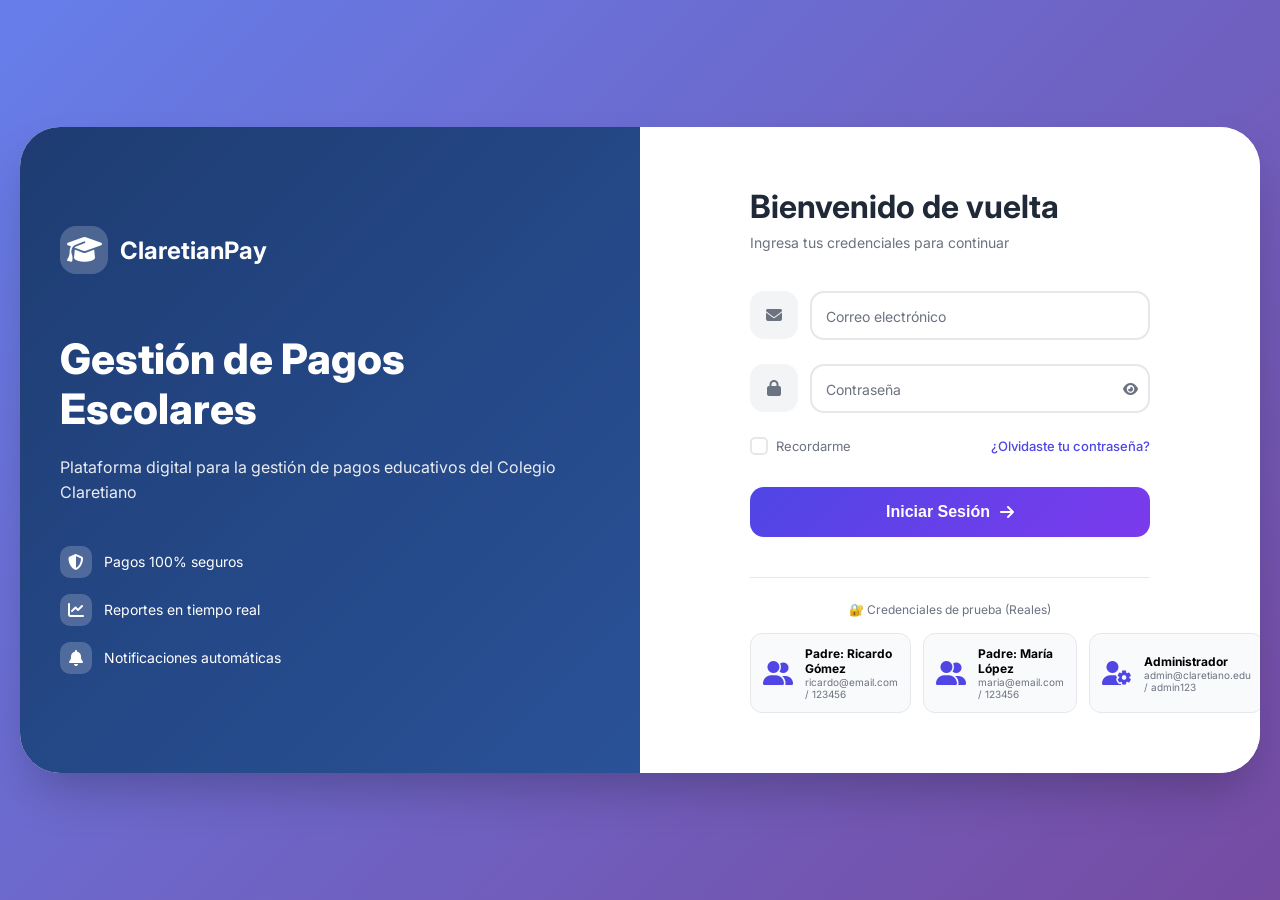
==== frontend/login.html @ 6c355b51 "Actualización del sistema, Panel de Padres y Administrativos" ====
<!DOCTYPE html>
<html lang="es">
<head>
    
    <meta charset="UTF-8">
    <meta name="viewport" content="width=device-width, initial-scale=1.0">
    <title>Iniciar Sesión | ClaretianPay</title>
    <link rel="stylesheet" href="https://cdnjs.cloudflare.com/ajax/libs/font-awesome/6.4.0/css/all.min.css">
    <link href="https://fonts.googleapis.com/css2?family=Inter:wght@300;400;500;600;700;800&display=swap" rel="stylesheet">
    <link rel="stylesheet" href="css/login.css">
    <link rel="shortcut icon" href="data:image/svg+xml,<svg xmlns='http://www.w3.org/2000/svg' viewBox='0 0 100 100'><text y='.9em' font-size='90'>🏫</text></svg>">
</head>
<body>
    <div class="login-container">
        <div class="login-grid">
            <!-- Lado izquierdo - Información -->
            <div class="login-info">
                <div class="info-content">
                    <div class="logo">
                        <div class="logo-icon">
                            <i class="fas fa-graduation-cap"></i>
                        </div>
                        <h2>ClaretianPay</h2>
                    </div>
                    <h1>Gestión de Pagos<br>Escolares</h1>
                    <p>Plataforma digital para la gestión de pagos educativos del Colegio Claretiano</p>
                    <div class="features">
                        <div class="feature">
                            <i class="fas fa-shield-alt"></i>
                            <span>Pagos 100% seguros</span>
                        </div>
                        <div class="feature">
                            <i class="fas fa-chart-line"></i>
                            <span>Reportes en tiempo real</span>
                        </div>
                        <div class="feature">
                            <i class="fas fa-bell"></i>
                            <span>Notificaciones automáticas</span>
                        </div>
                    </div>
                </div>
            </div>
            
            <!-- Lado derecho - Formulario de login -->
            <div class="login-form-container">
                <div class="form-wrapper">
                    <div class="form-header">
                        <h2>Bienvenido de vuelta</h2>
                        <p>Ingresa tus credenciales para continuar</p>
                    </div>
                    
                    <form id="loginForm" class="login-form">
                        <div class="input-group">
                            <div class="input-icon">
                                <i class="fas fa-envelope"></i>
                            </div>
                            <div class="input-field">
                                <input type="email" id="email" placeholder="Correo electrónico" required autocomplete="email">
                                <label for="email">Correo electrónico</label>
                            </div>
                        </div>
                        
                        <div class="input-group">
                            <div class="input-icon">
                                <i class="fas fa-lock"></i>
                            </div>
                            <div class="input-field">
                                <input type="password" id="password" placeholder="Contraseña" required autocomplete="current-password">
                                <label for="password">Contraseña</label>
                                <button type="button" class="toggle-password" onclick="togglePassword()">
                                    <i class="fas fa-eye"></i>
                                </button>
                            </div>
                        </div>
                        
                        <div class="form-options">
                            <label class="checkbox-label">
                                <input type="checkbox" id="rememberMe">
                                <span class="checkmark"></span>
                                Recordarme
                            </label>
                            <a href="#" class="forgot-password">¿Olvidaste tu contraseña?</a>
                        </div>
                        
                        <button type="submit" class="btn-login" id="loginBtn">
                            <span>Iniciar Sesión</span>
                            <i class="fas fa-arrow-right"></i>
                        </button>
                    </form>
                    
                    <div class="demo-credentials">
                        <p class="demo-title">🔐 Credenciales de prueba (Reales)</p>
                        <div class="demo-cards">
                            <!-- Padre Ricardo Gómez -->
                            <div class="demo-card" onclick="fillCredentials('ricardo@email.com', '123456')">
                                <i class="fas fa-user-friends"></i>
                                <div>
                                    <strong>Padre: Ricardo Gómez</strong>
                                    <small>ricardo@email.com / 123456</small>
                                </div>
                            </div>
                            <!-- Padre María López -->
                            <div class="demo-card" onclick="fillCredentials('maria@email.com', '123456')">
                                <i class="fas fa-user-friends"></i>
                                <div>
                                    <strong>Padre: María López</strong>
                                    <small>maria@email.com / 123456</small>
                                </div>
                            </div>
                            <!-- Administrador -->
                            <div class="demo-card" onclick="fillCredentials('admin@claretiano.edu', 'admin123')">
                                <i class="fas fa-user-cog"></i>
                                <div>
                                    <strong>Administrador</strong>
                                    <small>admin@claretiano.edu / admin123</small>
                                </div>
                            </div>
                        </div>
                    </div>
                </div>
            </div>
        </div>
    </div>
    
    <!-- Toast de notificaciones -->
    <div id="toast" class="toast"></div>
    
    <script src="js/auth.js"></script>
    <script>
        function togglePassword() {
            const passwordInput = document.getElementById('password');
            const icon = document.querySelector('.toggle-password i');
            
            if (passwordInput.type === 'password') {
                passwordInput.type = 'text';
                icon.classList.remove('fa-eye');
                icon.classList.add('fa-eye-slash');
            } else {
                passwordInput.type = 'password';
                icon.classList.remove('fa-eye-slash');
                icon.classList.add('fa-eye');
            }
        }
        
        function fillCredentials(email, password) {
            document.getElementById('email').value = email;
            document.getElementById('password').value = password;
            mostrarToast('Credenciales cargadas', 'success');
        }
        
        function mostrarToast(mensaje, tipo) {
            const toast = document.getElementById('toast');
            toast.textContent = mensaje;
            toast.className = `toast ${tipo} show`;
            setTimeout(() => {
                toast.className = 'toast';
            }, 3000);
        }
    </script>
</body>
</html>
---- frontend/css/login.css ----
* {
    margin: 0;
    padding: 0;
    box-sizing: border-box;
}

body {
    font-family: 'Inter', sans-serif;
    background: linear-gradient(135deg, #667eea 0%, #764ba2 100%);
    min-height: 100vh;
    overflow: hidden;
}

.login-container {
    min-height: 100vh;
    display: flex;
    align-items: center;
    justify-content: center;
    padding: 20px;
}

.login-grid {
    display: grid;
    grid-template-columns: 1fr 1fr;
    max-width: 1400px;
    width: 100%;
    background: white;
    border-radius: 40px;
    overflow: hidden;
    box-shadow: 0 25px 50px -12px rgba(0, 0, 0, 0.25);
    animation: fadeInUp 0.6s ease-out;
}

@keyframes fadeInUp {
    from {
        opacity: 0;
        transform: translateY(30px);
    }
    to {
        opacity: 1;
        transform: translateY(0);
    }
}

/* Lado izquierdo */
.login-info {
    background: linear-gradient(135deg, #1e3c72 0%, #2a5298 100%);
    padding: 60px 40px;
    color: white;
    display: flex;
    flex-direction: column;
    justify-content: center;
}

.logo {
    display: flex;
    align-items: center;
    gap: 12px;
    margin-bottom: 60px;
}

.logo-icon {
    width: 48px;
    height: 48px;
    background: rgba(255, 255, 255, 0.2);
    border-radius: 16px;
    display: flex;
    align-items: center;
    justify-content: center;
}

.logo-icon i {
    font-size: 28px;
}

.logo h2 {
    font-size: 24px;
    font-weight: 700;
}

.login-info h1 {
    font-size: 42px;
    font-weight: 800;
    line-height: 1.2;
    margin-bottom: 20px;
}

.login-info p {
    font-size: 16px;
    opacity: 0.9;
    line-height: 1.6;
    margin-bottom: 40px;
}

.features {
    display: flex;
    flex-direction: column;
    gap: 16px;
}

.feature {
    display: flex;
    align-items: center;
    gap: 12px;
    font-size: 14px;
}

.feature i {
    width: 32px;
    height: 32px;
    background: rgba(255, 255, 255, 0.2);
    border-radius: 10px;
    display: flex;
    align-items: center;
    justify-content: center;
    font-size: 16px;
}

/* Lado derecho */
.login-form-container {
    padding: 60px;
    display: flex;
    align-items: center;
    justify-content: center;
    background: white;
}

.form-wrapper {
    width: 100%;
    max-width: 400px;
}

.form-header {
    margin-bottom: 40px;
}

.form-header h2 {
    font-size: 32px;
    font-weight: 700;
    color: #1f2937;
    margin-bottom: 8px;
}

.form-header p {
    color: #6b7280;
    font-size: 14px;
}

.login-form {
    display: flex;
    flex-direction: column;
    gap: 24px;
}

.input-group {
    display: flex;
    gap: 12px;
    position: relative;
}

.input-icon {
    width: 48px;
    height: 48px;
    background: #f3f4f6;
    border-radius: 14px;
    display: flex;
    align-items: center;
    justify-content: center;
    color: #6b7280;
}

.input-field {
    flex: 1;
    position: relative;
}

.input-field input {
    width: 100%;
    padding: 14px 12px;
    border: 2px solid #e5e7eb;
    border-radius: 14px;
    font-size: 14px;
    transition: all 0.3s;
    outline: none;
    font-family: 'Inter', sans-serif;
}

.input-field input:focus {
    border-color: #4f46e5;
    box-shadow: 0 0 0 3px rgba(79, 70, 229, 0.1);
}

.input-field label {
    position: absolute;
    left: 12px;
    top: 50%;
    transform: translateY(-50%);
    background: white;
    padding: 0 4px;
    color: #6b7280;
    font-size: 14px;
    transition: all 0.3s;
    pointer-events: none;
}

.input-field input:focus + label,
.input-field input:not(:placeholder-shown) + label {
    top: 0;
    font-size: 11px;
    color: #4f46e5;
}

.toggle-password {
    position: absolute;
    right: 12px;
    top: 50%;
    transform: translateY(-50%);
    background: none;
    border: none;
    cursor: pointer;
    color: #6b7280;
}

.form-options {
    display: flex;
    justify-content: space-between;
    align-items: center;
    font-size: 13px;
}

.checkbox-label {
    display: flex;
    align-items: center;
    gap: 8px;
    cursor: pointer;
    color: #6b7280;
}

.checkbox-label input {
    display: none;
}

.checkmark {
    width: 18px;
    height: 18px;
    border: 2px solid #e5e7eb;
    border-radius: 5px;
    display: inline-block;
    position: relative;
}

.checkbox-label input:checked + .checkmark {
    background: #4f46e5;
    border-color: #4f46e5;
}

.checkbox-label input:checked + .checkmark::after {
    content: '✓';
    position: absolute;
    top: 50%;
    left: 50%;
    transform: translate(-50%, -50%);
    color: white;
    font-size: 11px;
}

.forgot-password {
    color: #4f46e5;
    text-decoration: none;
    font-weight: 500;
}

.btn-login {
    background: linear-gradient(135deg, #4f46e5 0%, #7c3aed 100%);
    color: white;
    border: none;
    padding: 16px;
    border-radius: 14px;
    font-size: 16px;
    font-weight: 600;
    cursor: pointer;
    display: flex;
    align-items: center;
    justify-content: center;
    gap: 10px;
    transition: all 0.3s;
    margin-top: 8px;
}

.btn-login:hover {
    transform: translateY(-2px);
    box-shadow: 0 10px 25px -5px rgba(79, 70, 229, 0.3);
}

.btn-login:active {
    transform: translateY(0);
}

.btn-login.disabled {
    opacity: 0.7;
    cursor: not-allowed;
}

/* Demo credentials */
.demo-credentials {
    margin-top: 40px;
    padding-top: 24px;
    border-top: 1px solid #e5e7eb;
}

.demo-title {
    font-size: 12px;
    color: #6b7280;
    text-align: center;
    margin-bottom: 16px;
}

.demo-cards {
    display: flex;
    gap: 12px;
}

.demo-card {
    flex: 1;
    padding: 12px;
    background: #f9fafb;
    border-radius: 12px;
    display: flex;
    align-items: center;
    gap: 12px;
    cursor: pointer;
    transition: all 0.3s;
    border: 1px solid #e5e7eb;
}

.demo-card:hover {
    background: #f3f4f6;
    transform: translateY(-2px);
}

.demo-card i {
    font-size: 24px;
    color: #4f46e5;
}

.demo-card div {
    display: flex;
    flex-direction: column;
}

.demo-card strong {
    font-size: 12px;
}

.demo-card small {
    font-size: 10px;
    color: #6b7280;
}

/* Toast */
.toast {
    position: fixed;
    bottom: 30px;
    left: 50%;
    transform: translateX(-50%);
    padding: 12px 24px;
    border-radius: 12px;
    font-size: 14px;
    font-weight: 500;
    z-index: 1000;
    opacity: 0;
    transition: all 0.3s;
}

.toast.show {
    opacity: 1;
}

.toast.success {
    background: #10b981;
    color: white;
}

.toast.error {
    background: #ef4444;
    color: white;
}

/* Responsive */
@media (max-width: 968px) {
    .login-grid {
        grid-template-columns: 1fr;
        max-width: 500px;
    }
    
    .login-info {
        padding: 40px;
    }
    
    .login-info h1 {
        font-size: 28px;
    }
    
    .login-form-container {
        padding: 40px;
    }
}

@media (max-width: 480px) {
    .demo-cards {
        flex-direction: column;
    }
    
    .login-form-container {
        padding: 30px 20px;
    }
}
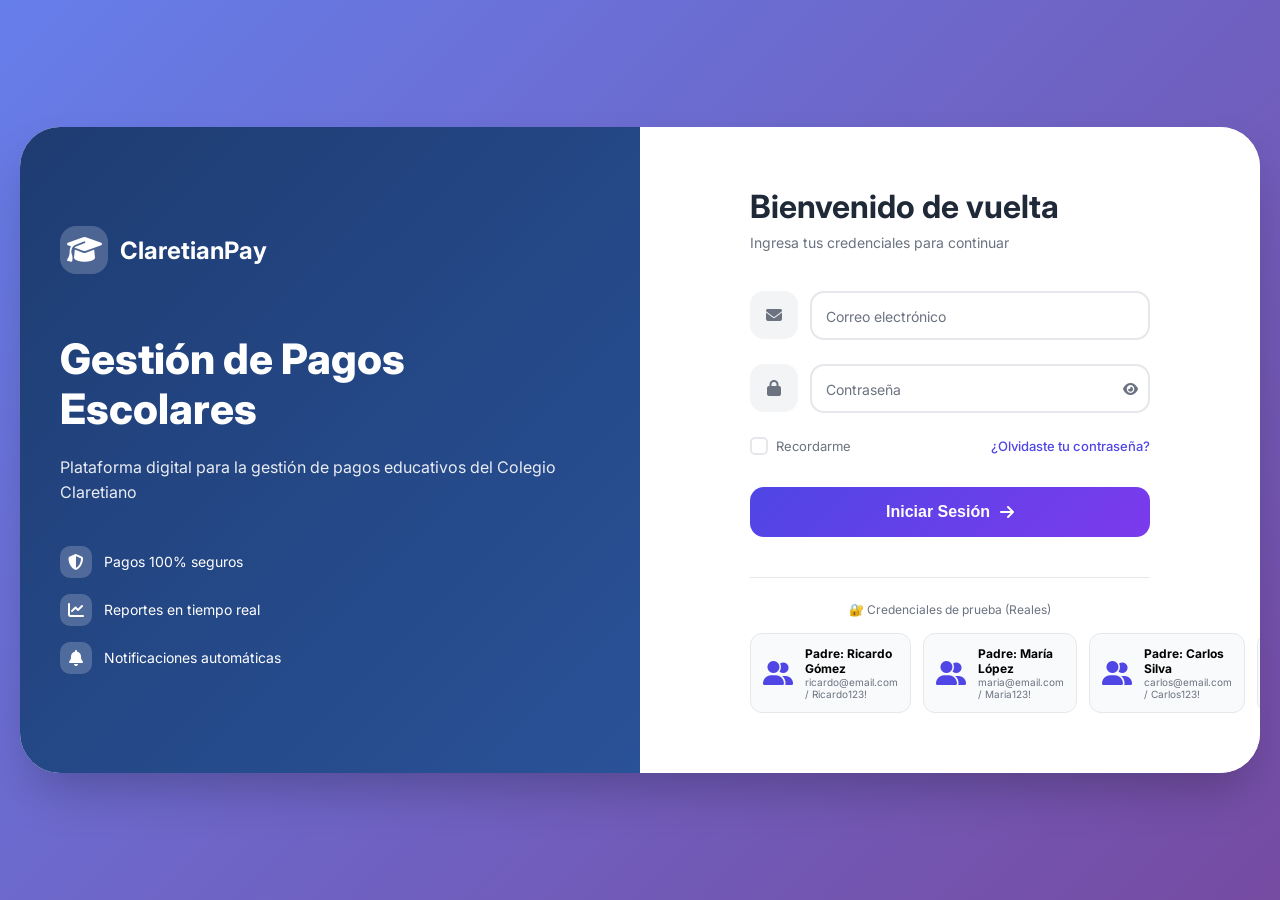
==== commit 0ba767b3: "Actualización de los paneles de padres y administrador" ====
--- a/frontend/login.html
+++ b/frontend/login.html
@@ -92,27 +92,43 @@
                         <p class="demo-title">🔐 Credenciales de prueba (Reales)</p>
                         <div class="demo-cards">
                             <!-- Padre Ricardo Gómez -->
-                            <div class="demo-card" onclick="fillCredentials('ricardo@email.com', '123456')">
+                            <div class="demo-card" onclick="fillCredentials('ricardo@email.com', 'Ricardo123!')">
                                 <i class="fas fa-user-friends"></i>
                                 <div>
                                     <strong>Padre: Ricardo Gómez</strong>
-                                    <small>ricardo@email.com / 123456</small>
+                                    <small>ricardo@email.com / Ricardo123!</small>
                                 </div>
                             </div>
                             <!-- Padre María López -->
-                            <div class="demo-card" onclick="fillCredentials('maria@email.com', '123456')">
+                            <div class="demo-card" onclick="fillCredentials('maria@email.com', 'Maria123!')">
                                 <i class="fas fa-user-friends"></i>
                                 <div>
                                     <strong>Padre: María López</strong>
-                                    <small>maria@email.com / 123456</small>
+                                    <small>maria@email.com / Maria123!</small>
+                                </div>
+                            </div>
+                            <!-- Padre Carlos Silva -->
+                            <div class="demo-card" onclick="fillCredentials('carlos@email.com', 'Carlos123!')">
+                                <i class="fas fa-user-friends"></i>
+                                <div>
+                                    <strong>Padre: Carlos Silva</strong>
+                                    <small>carlos@email.com / Carlos123!</small>
+                                </div>
+                            </div>
+                            <!-- Padre Ana Torres -->
+                            <div class="demo-card" onclick="fillCredentials('ana@email.com', 'Ana123!')">
+                                <i class="fas fa-user-friends"></i>
+                                <div>
+                                    <strong>Padre: Ana Torres</strong>
+                                    <small>ana@email.com / Ana123!</small>
                                 </div>
                             </div>
                             <!-- Administrador -->
-                            <div class="demo-card" onclick="fillCredentials('admin@claretiano.edu', 'admin123')">
+                            <div class="demo-card" onclick="fillCredentials('admin@claretiano.edu', 'Admin123!')">
                                 <i class="fas fa-user-cog"></i>
                                 <div>
                                     <strong>Administrador</strong>
-                                    <small>admin@claretiano.edu / admin123</small>
+                                    <small>admin@claretiano.edu / Admin123!</small>
                                 </div>
                             </div>
                         </div>
